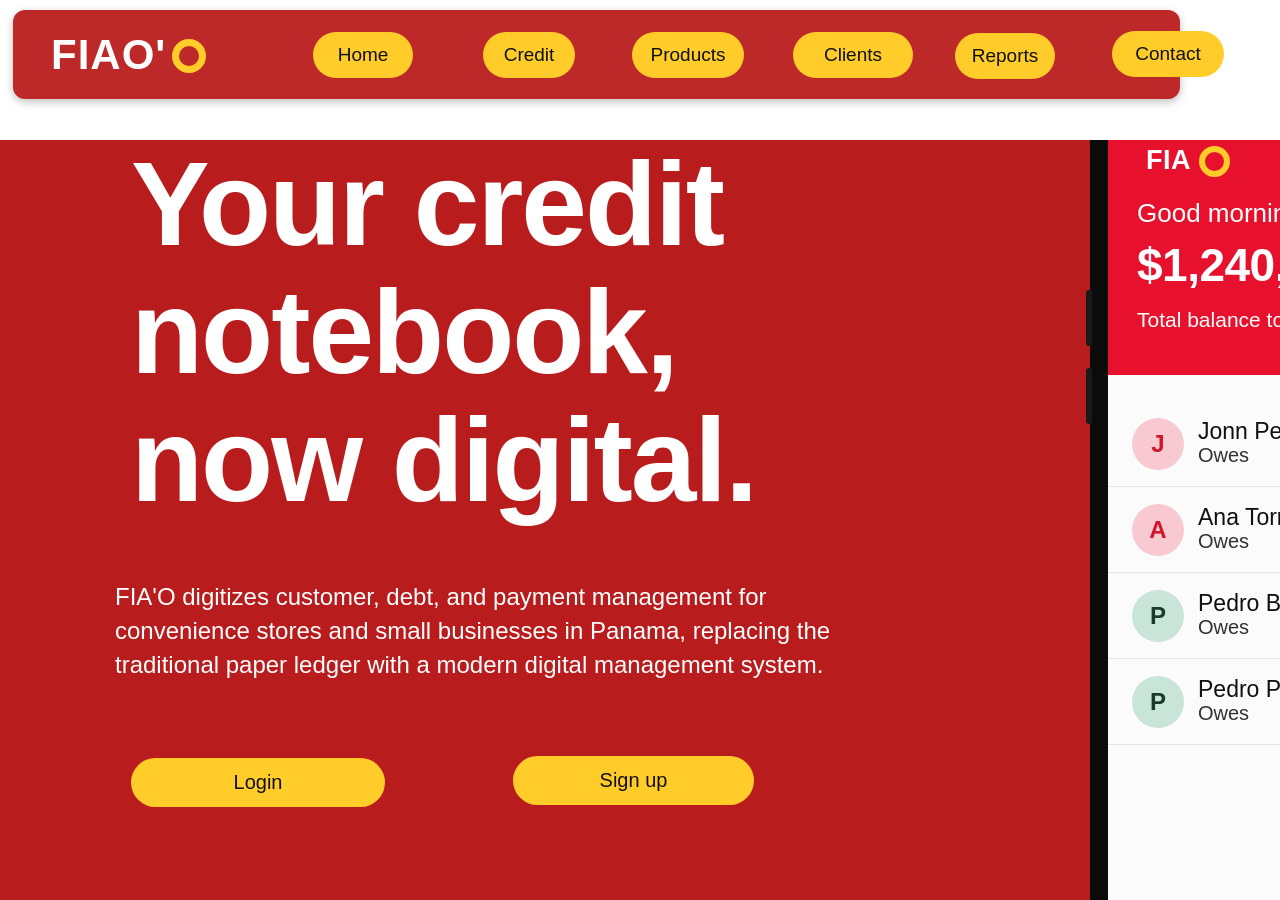
==== index.html @ 48f5eaa5 "new" ====
<!DOCTYPE html>

<html lang="en">

<head>
     <meta charset="UTF-8">
     <meta name="viewport" content="width=device-width, initial-scale=1.0">
     <title>FIA'O</title>  
     <link rel="stylesheet" href="style.css">
</head>
<body>

    <header>
       <div class="top">
           <nav>
            <div class="logo">FIAO'<span class="accent"></span><span class="ring"></span></div>
    <ul class="menu">
      <li><a href="#">Home</a></li>
        <li><a href="credit.html">Credit</a></li>
        <li><a href="#">Products</a></li>
        <li><a href="#">Clients</a></li>
        <li><a href="#">Reports</a></li>
        <li><a href="#">Contact</a></li>
      </ul>
    </nav>
  </div>

 <section class="hero">
    <div class="hero-text">
      <h1>Your <span class="gold">credit</span><br>notebook,<br>now digital.</h1>
      <p>FIA'O digitizes customer, debt, and payment management for convenience stores and small businesses in Panama, replacing the traditional paper ledger with a modern digital management system.</p>
      <div class="actions">
        <a href="#" class="btn login">Login</a>
        <a href="#" class="btn signup">Sign up</a>
      </div>
    </div>

    <!-- PHONE MOCKUP -->
    <div class="phone">
      <div class="screen">
        <div class="screen-head">
          <div class="logo">FIA<span class="accent">´</span><span class="ring"></span></div>
          <svg class="bell" viewBox="0 0 24 24" fill="none" stroke="#fff" stroke-width="1.6" stroke-linecap="round" stroke-linejoin="round">
            <path d="M18 8a6 6 0 1 0-12 0c0 7-3 9-3 9h18s-3-2-3-9"/>
            <path d="M13.7 21a2 2 0 0 1-3.4 0"/>
          </svg>
          <div class="greeting">Good morning, John 👋</div>
          <div class="amount">$1,240,50</div>
          <div class="caption">Total balance to collect</div>
        </div>

        <ul class="list">
          <li class="row">
            <div class="avatar pink">J</div>
            <div class="who"><strong>Jonn Perez</strong><span>Owes</span></div>
            <div class="money red">$45.00</div>
          </li>
          <li class="row">
            <div class="avatar pink">A</div>
            <div class="who"><strong>Ana Torres</strong><span>Owes</span></div>
            <div class="money red">$120.00</div>
          </li>
          <li class="row">
            <div class="avatar green">P</div>
            <div class="who"><strong>Pedro Buiz</strong><span>Owes</span></div>
            <div class="money green">$32.50</div>
          </li>
          <li class="row">
            <div class="avatar green">P</div>
            <div class="who"><strong>Pedro Puiz</strong><span>Owes</span></div>
            <div class="money green">$32.50</div>
          </li>
        </ul>
      </div>
    </div>
  </section>

</body>
</html>
---- style.css ----
:root { 
          --nav-red: #BD2828;
          --hero-red: #B91C1C;
          --phone-red: #E8112D;
          --yellow: #FFCC29;
           --white: #FFFFFF;
           --amount-red: #C4161C;
           --amount-green: #1B3A2D;
        }

        * { margin: 0; padding: 0; box-sizing: border-box; }
        
        body {
          font-family: 'Wix Madefor Text', 'Inter', Arial, sans-serif;
          background: var(--white);
          color: var(--white);
           overflow-x: hidden;
        }

    .top {
       height: 140px;
       background: var(--white);
       padding: 10px 0 0 13px;
    }

    nav {
      width: min(1642px, calc(100% - 100px));
      height: 89px;
      background: var(--nav-red);
      border-radius: 12px;
      box-shadow: 0 3px 8px rgba(0, 0, 0, 0.25);
      display: flex;
      align-items: center;
      position: relative;
  }

    .logo {
    display: flex;
    align-items: center;
    font-family: 'Inter', sans-serif;
    font-weight: 700;
    letter-spacing: 1px;
    color: var(--white);
    line-height: 1;
}

nav .logo { position: absolute; left: 38px; top: 24px; font-size: 42px; }

.logo .accent {
   font-size: 30px;
   margin: -14px 0 0 4px;
   color: var(--yellow);
   font-weight: 600;
}

.logo .ring {
    display: inline-block;
    width: 34px;
    height: 34px;
    border: 7px solid var(--yellow);
    border-radius: 50%;
    margin-left: 2px;
    margin-top: 2px;
  }

  .menu {
    position: absolute;
    left: 613px;
    top: 0;
    height: 100%;
    width: 940px;
    list-style: none;
  }

  .menu li {
    position: absolute;
    top: 22px;
  }

  .menu a {
    display: flex;
    align-items: center;
    justify-content: center;
    height: 46px;
    background: var(--yellow);
    color: #111;
    text-decoration: none;
    border-radius: 24px;
    font-size: 19px;
    font-weight: 500;
  }

  .menu li:nth-child(1) { left: 0;     top: 22px; } .menu li:nth-child(1) a { width: 100px; }
  .menu li:nth-child(2) { left: 170px; top: 22px; } .menu li:nth-child(2) a { width: 92px; }
  .menu li:nth-child(3) { left: 319px; top: 22px; } .menu li:nth-child(3) a { width: 112px; }
  .menu li:nth-child(4) { left: 480px; top: 22px; } .menu li:nth-child(4) a { width: 120px; }
  .menu li:nth-child(5) { left: 642px; top: 23px; } .menu li:nth-child(5) a { width: 100px; }
  .menu li:nth-child(6) { left: 799px; top: 21px; } .menu li:nth-child(6) a { width: 112px; }


  .hero {
    position: relative;
    background: var(--hero-red);
    height: 760px;
    overflow: hidden;
  }

  .hero-text {
    position: absolute;
    left: 115px;
    top: 0;
  }

  h1 {
    font-family: 'Inter', sans-serif;
    font-weight: 800;
    font-size: 118px;
    line-height: 128px;
    letter-spacing: -2px;
    margin: 0 0 0 16px;
    padding-top: 0;
  }

  h1 .gold { color: var(--yellow-text); }

  .hero-text p {
    margin-top: 56px;
    width: 760px;
    font-size: 24px;
    line-height: 34px;
    font-weight: 400;
  }

  .actions {
    position: absolute;
    top: 616px;
    left: 0;
  }

  .btn {
    position: absolute;
    display: flex;
    align-items: center;
    justify-content: center;
    background: var(--yellow);
    color: #111;
    text-decoration: none;
    border-radius: 28px;
    font-size: 20px;
    font-weight: 500;
    height: 49px;
  }


  .btn.login  { left: 16px;  top: 2px; width: 254px; }
  .btn.signup { left: 398px; top: 0;   width: 241px; }

  .phone {
    position: absolute;
    left: 1090px;
    top: 0;
    width: 452px;
    height: 100%;
    background: #0b0b0b;
    padding: 0 28px;
  }

  .phone::before,
  .phone::after {
    content: "";
    position: absolute;
    background: #1a1a1a;
    border-radius: 4px;
  }

  .phone::before { left: -4px; top: 150px; width: 6px; height: 56px; box-shadow: 0 78px 0 #1a1a1a; }
  .phone::after  { right: -4px; top: 165px; width: 6px; height: 100px; }

  .screen {
    background: #FBFBFB;
    height: 100%;
    margin: 0 -10px;
    color: #111;
    position: relative;
  }

  .screen-head {
    background: var(--phone-red);
    height: 235px;
    padding: 0 28px;
    color: var(--white);
    position: relative;
  }

  .screen-head .logo {
    position: absolute;
    left: 38px;
    top: 4px;
    font-size: 27px;
    letter-spacing: 0.5px;
  }
  .screen-head .logo .accent { display: none; }
  .screen-head .logo .ring {
    width: 31px; height: 31px; border-width: 6px; margin-left: 8px;
    border-color: var(--yellow);
    background: var(--phone-red);
    position: relative;
  }

  .screen-head .logo .ring::after {
    content: ""; position: absolute; inset: 3px; background: var(--phone-red); border-radius: 50%;
  }


   .bell {
    position: absolute;
    right: 28px;
    top: 4px;
    width: 26px;
    height: 28px;
  }

  .greeting {
    position: absolute;
    left: 29px;
    top: 58px;
    font-size: 26px;
    font-weight: 400;
  }

  .amount {
    position: absolute;
    left: 29px;
    top: 98px;
    font-family: 'Inter', sans-serif;
    font-size: 46px;
    font-weight: 700;
    letter-spacing: -0.5px;
  }

  .caption {
    position: absolute;
    left: 29px;
    top: 168px;
    font-size: 21px;
  }

  .list { list-style: none; padding-top: 26px; }

  .row {
    display: flex;
    align-items: center;
    height: 86px;
    padding: 0 28px 0 24px;
    border-bottom: 1px solid #E4E4E4;
    position: relative;
  }

  .avatar {
    width: 52px;
    height: 52px;
    border-radius: 50%;
    display: flex;
    align-items: center;
    justify-content: center;
    font-size: 24px;
    font-weight: 600;
    margin-right: 14px;
    flex-shrink: 0;
  }
  .avatar.pink  { background: #F9C9D2; color: #D3152B; }
  .avatar.green { background: #C9E4D8; color: #1B3A2D; }

  .who { flex: 1; line-height: 24px; }
  .who strong { display: block; font-weight: 500; font-size: 23px; color: #111; }
  .who span { font-size: 20px; color: #333; }

  .money {
    font-family: 'Inter', sans-serif;
    font-weight: 600;
    font-size: 24px;
    align-self: flex-start;
    margin-top: 13px;
  }
  .money.red   { color: var(--amount-red); }
  .money.green { color: var(--amount-green); }

  /* ---------- RESPONSIVE ---------- */
  @media (max-width: 1500px) {
    .menu { left: 300px; }
  }

  @media (max-width: 1100px) {
    nav { width: calc(100% - 26px); height: auto; min-height: 70px; padding: 10px 0; }
    nav .logo { left: 20px; }
    .menu {
      left: 190px; width: auto; right: 10px;
      display: flex; gap: 6px; align-items: center; flex-wrap: wrap;
    }
    .menu li { position: static !important; }
    .menu a { width: auto !important; padding: 0 12px; height: 34px; font-size: 14px; }
    .top { height: 110px; }
    .hero { height: auto; padding: 40px 0 60px; }
    .hero-text, .phone, .actions, .btn { position: static; }
    .hero-text { padding: 0 24px; }
    h1 { font-size: 64px; line-height: 70px; margin: 0; }
    .hero-text p { width: auto; font-size: 18px; line-height: 28px; }
    .actions { display: flex; gap: 16px; margin-top: 30px; }
    .btn { width: 150px !important; }
    .phone { width: 340px; margin: 40px auto 0; height: auto; padding-bottom: 20px; }
    .screen { height: auto; }

}
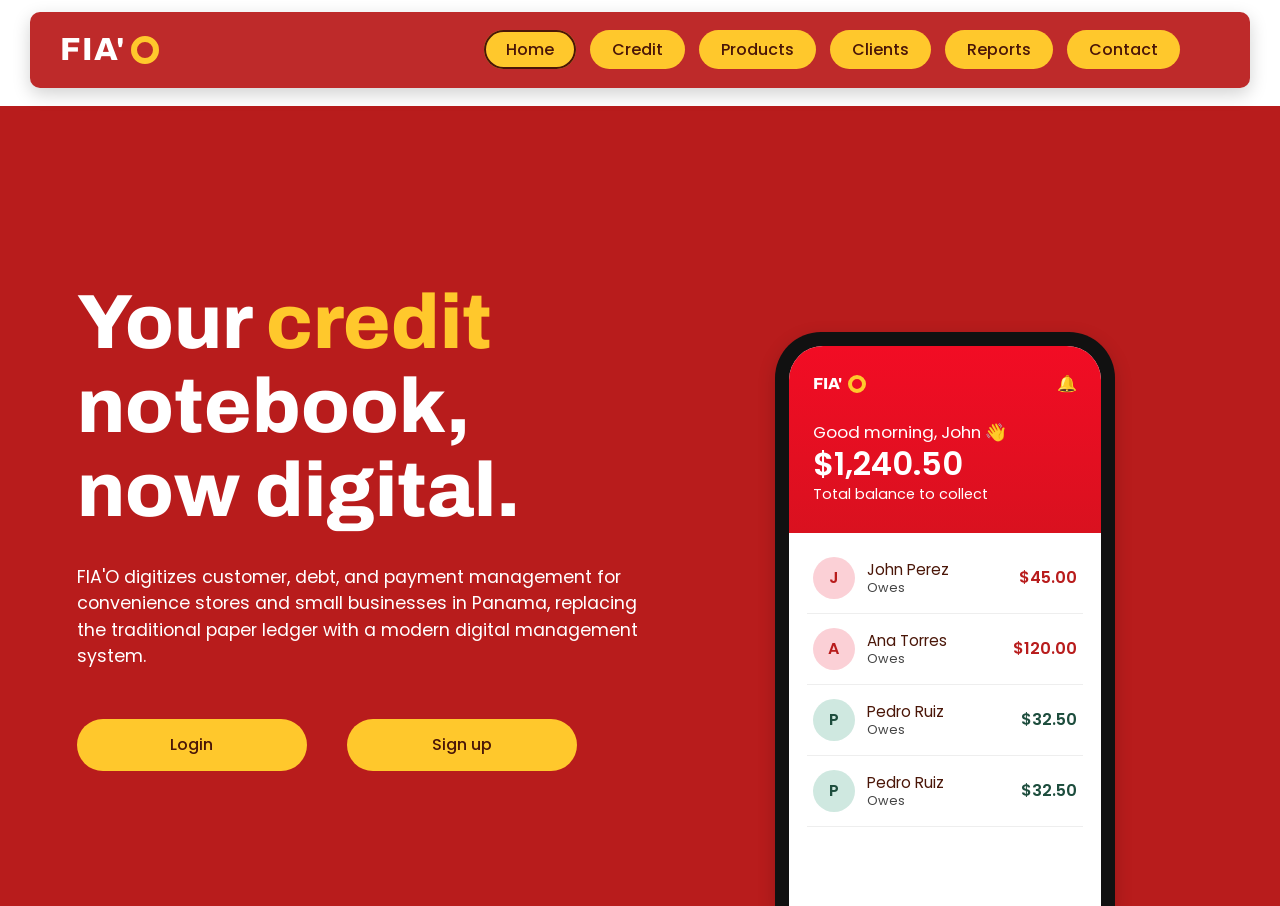
==== commit 6becca0c: "summary" ====
--- a/index.html
+++ b/index.html
@@ -1,81 +1,85 @@
 <!DOCTYPE html>
-
 <html lang="en">
-
 <head>
-     <meta charset="UTF-8">
-     <meta name="viewport" content="width=device-width, initial-scale=1.0">
-     <title>FIA'O</title>  
-     <link rel="stylesheet" href="style.css">
+  <meta charset="UTF-8">
+  <meta name="viewport" content="width=device-width, initial-scale=1.0">
+  <title>FIA'O | Home</title>
+  <link rel="preconnect" href="https://fonts.googleapis.com">
+  <link rel="preconnect" href="https://fonts.gstatic.com" crossorigin>
+  <link href="https://fonts.googleapis.com/css2?family=Archivo:wght@700;800&family=Poppins:wght@400;500;600;700&display=swap" rel="stylesheet">
+  <link rel="stylesheet" href="styles.css">
 </head>
 <body>
 
-    <header>
-       <div class="top">
-           <nav>
-            <div class="logo">FIAO'<span class="accent"></span><span class="ring"></span></div>
-    <ul class="menu">
-      <li><a href="#">Home</a></li>
-        <li><a href="credit.html">Credit</a></li>
+  <!-- ============ HEADER ============ -->
+  <header class="site-header">
+    <nav class="navbar">
+      <a href="index.html" class="logo">FIA'<span class="ring"></span></a>
+      <ul class="nav-links">
+        <li><a href="index.html" class="active">Home</a></li>
+        <li><a href="credict.html">Credit</a></li>
         <li><a href="#">Products</a></li>
         <li><a href="#">Clients</a></li>
         <li><a href="#">Reports</a></li>
         <li><a href="#">Contact</a></li>
       </ul>
     </nav>
-  </div>
+  </header>
 
- <section class="hero">
-    <div class="hero-text">
-      <h1>Your <span class="gold">credit</span><br>notebook,<br>now digital.</h1>
-      <p>FIA'O digitizes customer, debt, and payment management for convenience stores and small businesses in Panama, replacing the traditional paper ledger with a modern digital management system.</p>
-      <div class="actions">
-        <a href="#" class="btn login">Login</a>
-        <a href="#" class="btn signup">Sign up</a>
+  <!-- ============ HERO ============ -->
+  <main class="hero">
+    <section class="hero-text">
+      <h1>Your <span>credit</span> notebook, now digital.</h1>
+      <p>
+        FIA'O digitizes customer, debt, and payment management for convenience
+        stores and small businesses in Panama, replacing the traditional paper
+        ledger with a modern digital management system.
+      </p>
+      <div class="hero-actions">
+        <a href="#" class="btn">Login</a>
+        <a href="#" class="btn">Sign up</a>
       </div>
-    </div>
+    </section>
 
-    <!-- PHONE MOCKUP -->
-    <div class="phone">
-      <div class="screen">
-        <div class="screen-head">
-          <div class="logo">FIA<span class="accent">´</span><span class="ring"></span></div>
-          <svg class="bell" viewBox="0 0 24 24" fill="none" stroke="#fff" stroke-width="1.6" stroke-linecap="round" stroke-linejoin="round">
-            <path d="M18 8a6 6 0 1 0-12 0c0 7-3 9-3 9h18s-3-2-3-9"/>
-            <path d="M13.7 21a2 2 0 0 1-3.4 0"/>
-          </svg>
-          <div class="greeting">Good morning, John 👋</div>
-          <div class="amount">$1,240,50</div>
-          <div class="caption">Total balance to collect</div>
+    <section class="hero-phone" aria-label="App preview">
+      <div class="phone">
+        <div class="phone-screen">
+          <div class="phone-top">
+            <div class="row">
+              <span class="phone-logo">FIA' <i></i></span>
+              <span>🔔</span>
+            </div>
+            <p class="greeting">Good morning, John 👋</p>
+            <p class="balance">$1,240.50</p>
+            <p class="label">Total balance to collect</p>
+          </div>
+
+          <ul class="debtor-list">
+            <li class="debtor">
+              <span class="avatar">J</span>
+              <span class="info">John Perez<small>Owes</small></span>
+              <span class="amount">$45.00</span>
+            </li>
+            <li class="debtor">
+              <span class="avatar">A</span>
+              <span class="info">Ana Torres<small>Owes</small></span>
+              <span class="amount">$120.00</span>
+            </li>
+            <li class="debtor">
+              <span class="avatar green">P</span>
+              <span class="info">Pedro Ruiz<small>Owes</small></span>
+              <span class="amount dark">$32.50</span>
+            </li>
+            <li class="debtor">
+              <span class="avatar green">P</span>
+              <span class="info">Pedro Ruiz<small>Owes</small></span>
+              <span class="amount dark">$32.50</span>
+            </li>
+          </ul>
         </div>
-
-        <ul class="list">
-          <li class="row">
-            <div class="avatar pink">J</div>
-            <div class="who"><strong>Jonn Perez</strong><span>Owes</span></div>
-            <div class="money red">$45.00</div>
-          </li>
-          <li class="row">
-            <div class="avatar pink">A</div>
-            <div class="who"><strong>Ana Torres</strong><span>Owes</span></div>
-            <div class="money red">$120.00</div>
-          </li>
-          <li class="row">
-            <div class="avatar green">P</div>
-            <div class="who"><strong>Pedro Buiz</strong><span>Owes</span></div>
-            <div class="money green">$32.50</div>
-          </li>
-          <li class="row">
-            <div class="avatar green">P</div>
-            <div class="who"><strong>Pedro Puiz</strong><span>Owes</span></div>
-            <div class="money green">$32.50</div>
-          </li>
-        </ul>
       </div>
-    </div>
-  </section>
+    </section>
+  </main>
 
 </body>
-</html>
-
-      +</html>
--- a/styles.css
+++ b/styles.css
@@ -0,0 +1,356 @@
+/* ==========================================================
+   FIA'O - Estilos compartidos
+   Cuando llegue el branding, cambia solo las variables de :root
+   ========================================================== */
+
+:root {
+  /* Colores */
+  --red-bg: #b81c1c;
+  --red-nav: #be2a2a;
+  --red-strong: #d9111f;
+  --yellow: #ffc82c;
+  --yellow-soft: #fbbf24;
+  --cream: #fef0c4;
+  --brown: #4a1608;
+  --brown-soft: #7a3a1c;
+  --white: #ffffff;
+  --green: #16a34a;
+  --green-soft: #dcfce7;
+  --pending-soft: #fef08a;
+
+  /* Tipografías */
+  --font-title: "Archivo", "Segoe UI", sans-serif;
+  --font-body: "Poppins", "Segoe UI", sans-serif;
+
+  /* Otros */
+  --radius: 18px;
+  --shadow: 0 6px 18px rgba(0, 0, 0, 0.18);
+}
+
+* { margin: 0; padding: 0; box-sizing: border-box; }
+
+body {
+  font-family: var(--font-body);
+  background: var(--white);
+  color: var(--brown);
+  line-height: 1.5;
+}
+
+a { color: inherit; text-decoration: none; }
+ul { list-style: none; }
+
+/* ---------- Header / Navegación ---------- */
+.site-header {
+  background: var(--white);
+  padding: 12px 30px 18px;
+  position: sticky;
+  top: 0;
+  z-index: 50;
+}
+
+.navbar {
+  background: var(--red-nav);
+  border-radius: 10px;
+  box-shadow: var(--shadow);
+  padding: 14px 30px;
+  display: flex;
+  align-items: center;
+  justify-content: space-between;
+  gap: 20px;
+}
+
+.logo {
+  font-family: var(--font-title);
+  font-weight: 800;
+  font-size: 2rem;
+  color: var(--white);
+  letter-spacing: 1px;
+  display: flex;
+  align-items: center;
+}
+.logo .ring {
+  display: inline-block;
+  width: 28px;
+  height: 28px;
+  border: 6px solid var(--yellow);
+  border-radius: 50%;
+  margin-left: 6px;
+}
+
+.nav-links {
+  display: flex;
+  flex-wrap: wrap;
+  gap: 14px;
+  margin-right: 40px;
+}
+.nav-links a {
+  background: var(--yellow);
+  color: var(--brown);
+  padding: 8px 22px;
+  border-radius: 999px;
+  font-weight: 500;
+  transition: transform 0.15s, box-shadow 0.15s;
+}
+.nav-links a:hover { transform: translateY(-2px); box-shadow: 0 4px 10px rgba(0,0,0,.2); }
+.nav-links a.active { box-shadow: inset 0 0 0 2px var(--brown); }
+
+/* ---------- Botones ---------- */
+.btn {
+  display: inline-block;
+  background: var(--yellow);
+  color: var(--brown);
+  border: 0;
+  border-radius: 999px;
+  padding: 14px 0;
+  min-width: 230px;
+  text-align: center;
+  font: inherit;
+  font-weight: 500;
+  cursor: pointer;
+  transition: transform 0.15s, background 0.15s;
+}
+.btn:hover { background: var(--yellow-soft); transform: translateY(-2px); }
+
+/* ==========================================================
+   HOME
+   ========================================================== */
+.hero {
+  background: var(--red-bg);
+  min-height: calc(100vh - 100px);
+  display: grid;
+  grid-template-columns: 1.1fr 1fr;
+  align-items: center;
+  gap: 40px;
+  padding: 40px 6vw 0;
+  overflow: hidden;
+}
+
+.hero-text h1 {
+  font-family: var(--font-title);
+  font-weight: 800;
+  font-size: clamp(2.6rem, 6vw, 5rem);
+  line-height: 1.1;
+  color: var(--white);
+  margin-bottom: 30px;
+}
+.hero-text h1 span { color: var(--yellow); }
+
+.hero-text p {
+  color: var(--white);
+  font-size: 1.1rem;
+  max-width: 600px;
+  margin-bottom: 50px;
+}
+
+.hero-actions { display: flex; flex-wrap: wrap; gap: 40px; }
+
+/* Teléfono */
+.hero-phone { display: flex; justify-content: center; align-self: end; }
+
+.phone {
+  width: 340px;
+  max-width: 100%;
+  background: #111;
+  border-radius: 46px 46px 0 0;
+  padding: 14px 14px 0;
+  box-shadow: var(--shadow);
+}
+.phone-screen {
+  background: var(--white);
+  border-radius: 34px 34px 0 0;
+  overflow: hidden;
+  min-height: 560px;
+}
+.phone-top {
+  background: linear-gradient(180deg, #f20c24, #d9111f);
+  color: var(--white);
+  padding: 26px 24px 28px;
+}
+.phone-top .row { display: flex; justify-content: space-between; align-items: center; }
+.phone-logo { font-family: var(--font-title); font-weight: 800; display: flex; align-items: center; gap: 6px; }
+.phone-logo i {
+  width: 18px; height: 18px; border-radius: 50%;
+  border: 4px solid var(--yellow); display: inline-block;
+}
+.phone-top .greeting { margin-top: 24px; font-size: 1.05rem; }
+.phone-top .balance { font-size: 2rem; font-weight: 600; line-height: 1.2; }
+.phone-top .label { font-size: 0.9rem; }
+
+.debtor-list { padding: 10px 18px; }
+.debtor {
+  display: flex;
+  align-items: center;
+  gap: 12px;
+  padding: 14px 6px;
+  border-bottom: 1px solid #eee;
+}
+.avatar {
+  width: 42px; height: 42px; border-radius: 50%;
+  background: #fbd0d6; color: #b81c1c;
+  display: grid; place-items: center; font-weight: 600;
+}
+.avatar.green { background: #cfe8e0; color: #1d4d3d; }
+.debtor .info { flex: 1; line-height: 1.2; font-size: 0.95rem; }
+.debtor .info small { display: block; font-size: 0.8rem; color: #444; }
+.debtor .amount { font-weight: 600; color: #b81c1c; }
+.debtor .amount.dark { color: #1d4d3d; }
+
+/* ==========================================================
+   CREDIT
+   ========================================================== */
+.credit-page {
+  background: var(--red-bg);
+  padding: 22px 20px 50px;
+  min-height: calc(100vh - 100px);
+}
+
+.credit-grid {
+  max-width: 1300px;
+  margin: 0 auto;
+  display: grid;
+  grid-template-columns: 1fr 1.25fr 1fr;
+  gap: 28px;
+  align-items: start;
+}
+.col { display: flex; flex-direction: column; gap: 28px; }
+
+.card {
+  background: var(--cream);
+  border: 2px solid var(--yellow);
+  border-radius: var(--radius);
+  padding: 28px;
+}
+.card h2 { font-size: 1.5rem; margin-bottom: 6px; }
+.card .sub { color: var(--brown-soft); margin-bottom: 18px; }
+
+.mini-card {
+  background: var(--white);
+  border: 1px solid var(--yellow);
+  border-radius: 12px;
+  padding: 14px 18px;
+}
+.mini-card span { font-size: 0.8rem; font-weight: 600; display: block; }
+.mini-card strong { font-size: 1.6rem; color: var(--red-bg); }
+
+.red-text { color: var(--red-bg); }
+.green-text { color: var(--green); }
+
+/* Selector de cliente */
+.select-title { font-weight: 600; margin-bottom: 14px; }
+select {
+  width: 100%;
+  padding: 14px 16px;
+  background: var(--white);
+  border: 2px solid var(--yellow);
+  border-radius: 12px;
+  font: inherit;
+  font-weight: 600;
+  font-size: 1.1rem;
+  color: var(--brown);
+}
+
+/* Cliente */
+.customer-name { display: flex; align-items: center; gap: 10px; font-size: 1.6rem; font-weight: 700; margin-bottom: 18px; }
+.customer-name .dot {
+  width: 30px; height: 30px; border-radius: 50%;
+  background: var(--red-bg); color: var(--white);
+  display: grid; place-items: center; font-size: 1rem;
+}
+.two-cols { display: grid; grid-template-columns: 1fr 1fr; gap: 16px; }
+
+.progress {
+  height: 12px; background: var(--white); border: 1px solid var(--yellow);
+  border-radius: 999px; margin: 22px 0 8px; overflow: hidden;
+}
+.progress span { display: block; height: 100%; width: 35%; background: var(--red-bg); }
+.progress-info { display: flex; justify-content: space-between; font-weight: 600; font-size: 0.9rem; }
+
+/* Bloqueo automático */
+.block-card { display: flex; justify-content: space-between; align-items: center; gap: 16px; }
+.block-card h2 { margin-bottom: 4px; }
+.block-card p { font-size: 0.9rem; color: var(--brown-soft); }
+
+.switch { position: relative; width: 60px; height: 32px; flex-shrink: 0; }
+.switch input { display: none; }
+.switch .slider {
+  position: absolute; inset: 0; background: #bbb;
+  border-radius: 999px; transition: 0.2s; cursor: pointer;
+}
+.switch .slider::before {
+  content: ""; position: absolute; width: 24px; height: 24px; top: 4px; left: 4px;
+  background: var(--white); border-radius: 50%; transition: 0.2s;
+}
+.switch input:checked + .slider { background: var(--red-bg); }
+.switch input:checked + .slider::before { transform: translateX(28px); }
+
+/* Historial */
+.history { max-height: 330px; overflow-y: auto; display: flex; flex-direction: column; gap: 12px; padding-right: 6px; }
+.history-item {
+  background: var(--white);
+  border: 1px solid var(--yellow);
+  border-radius: 14px;
+  padding: 12px 16px;
+  display: flex;
+  align-items: center;
+  gap: 14px;
+}
+.date {
+  background: var(--cream); border: 1px solid var(--yellow); border-radius: 8px;
+  padding: 4px 10px; text-align: center; font-weight: 700; line-height: 1.1; min-width: 52px;
+}
+.date small { display: block; font-size: 0.65rem; }
+.icon-circle {
+  width: 42px; height: 42px; border-radius: 50%;
+  background: var(--cream); border: 1px solid var(--yellow);
+  display: grid; place-items: center; flex-shrink: 0;
+}
+.history-item .desc { flex: 1; font-weight: 600; line-height: 1.2; }
+.history-item .desc small { display: block; font-weight: 400; color: var(--brown-soft); }
+.history-item .money { font-weight: 700; color: var(--red-bg); white-space: nowrap; }
+.badge { padding: 4px 14px; border-radius: 999px; font-size: 0.8rem; font-weight: 600; }
+.badge.pending { background: var(--pending-soft); color: #854d0e; }
+.badge.paid { background: var(--green-soft); color: var(--green); }
+
+.link-more { display: inline-block; margin-top: 18px; font-weight: 600; color: var(--red-bg); }
+.link-more:hover { text-decoration: underline; }
+
+/* Registrar pago */
+label.field { display: block; font-weight: 600; margin-bottom: 8px; }
+input[type="number"] {
+  width: 100%; padding: 16px; margin-bottom: 20px;
+  border: 2px solid var(--yellow); border-radius: 12px;
+  font: inherit; font-size: 1.1rem; color: var(--brown);
+}
+.radio-row { display: flex; gap: 40px; margin-bottom: 22px; }
+.radio-row label { display: flex; flex-direction: column; align-items: center; gap: 6px; font-weight: 600; cursor: pointer; }
+.button-row { display: flex; gap: 14px; flex-wrap: wrap; }
+.button-row .btn { min-width: 0; flex: 1; padding: 16px 10px; border: 2px solid var(--yellow-soft); font-weight: 600; }
+.btn.outline { background: var(--white); }
+.btn.outline:hover { background: var(--cream); }
+
+/* Actividad reciente */
+.activity li {
+  display: flex; align-items: center; gap: 14px;
+  padding: 14px 0; border-bottom: 1px solid #f0d99a;
+}
+.activity li:last-child { border-bottom: 0; }
+.activity .text { flex: 1; line-height: 1.3; }
+.activity .text strong { display: block; }
+.activity .text small { color: var(--brown-soft); }
+.activity .when { font-weight: 600; font-size: 0.9rem; display: flex; align-items: center; gap: 6px; }
+.status-dot { width: 9px; height: 9px; border-radius: 50%; background: var(--green); display: inline-block; }
+.status-dot.warn { background: #ca8a04; }
+
+/* ---------- Responsive ---------- */
+@media (max-width: 1000px) {
+  .credit-grid { grid-template-columns: 1fr; }
+  .hero { grid-template-columns: 1fr; padding-top: 50px; }
+  .hero-phone { margin-top: 20px; }
+}
+@media (max-width: 720px) {
+  .site-header { padding: 10px 12px 14px; }
+  .navbar { flex-direction: column; padding: 14px; }
+  .nav-links { margin-right: 0; justify-content: center; }
+  .hero-actions { gap: 16px; }
+  .btn { min-width: 160px; }
+}
